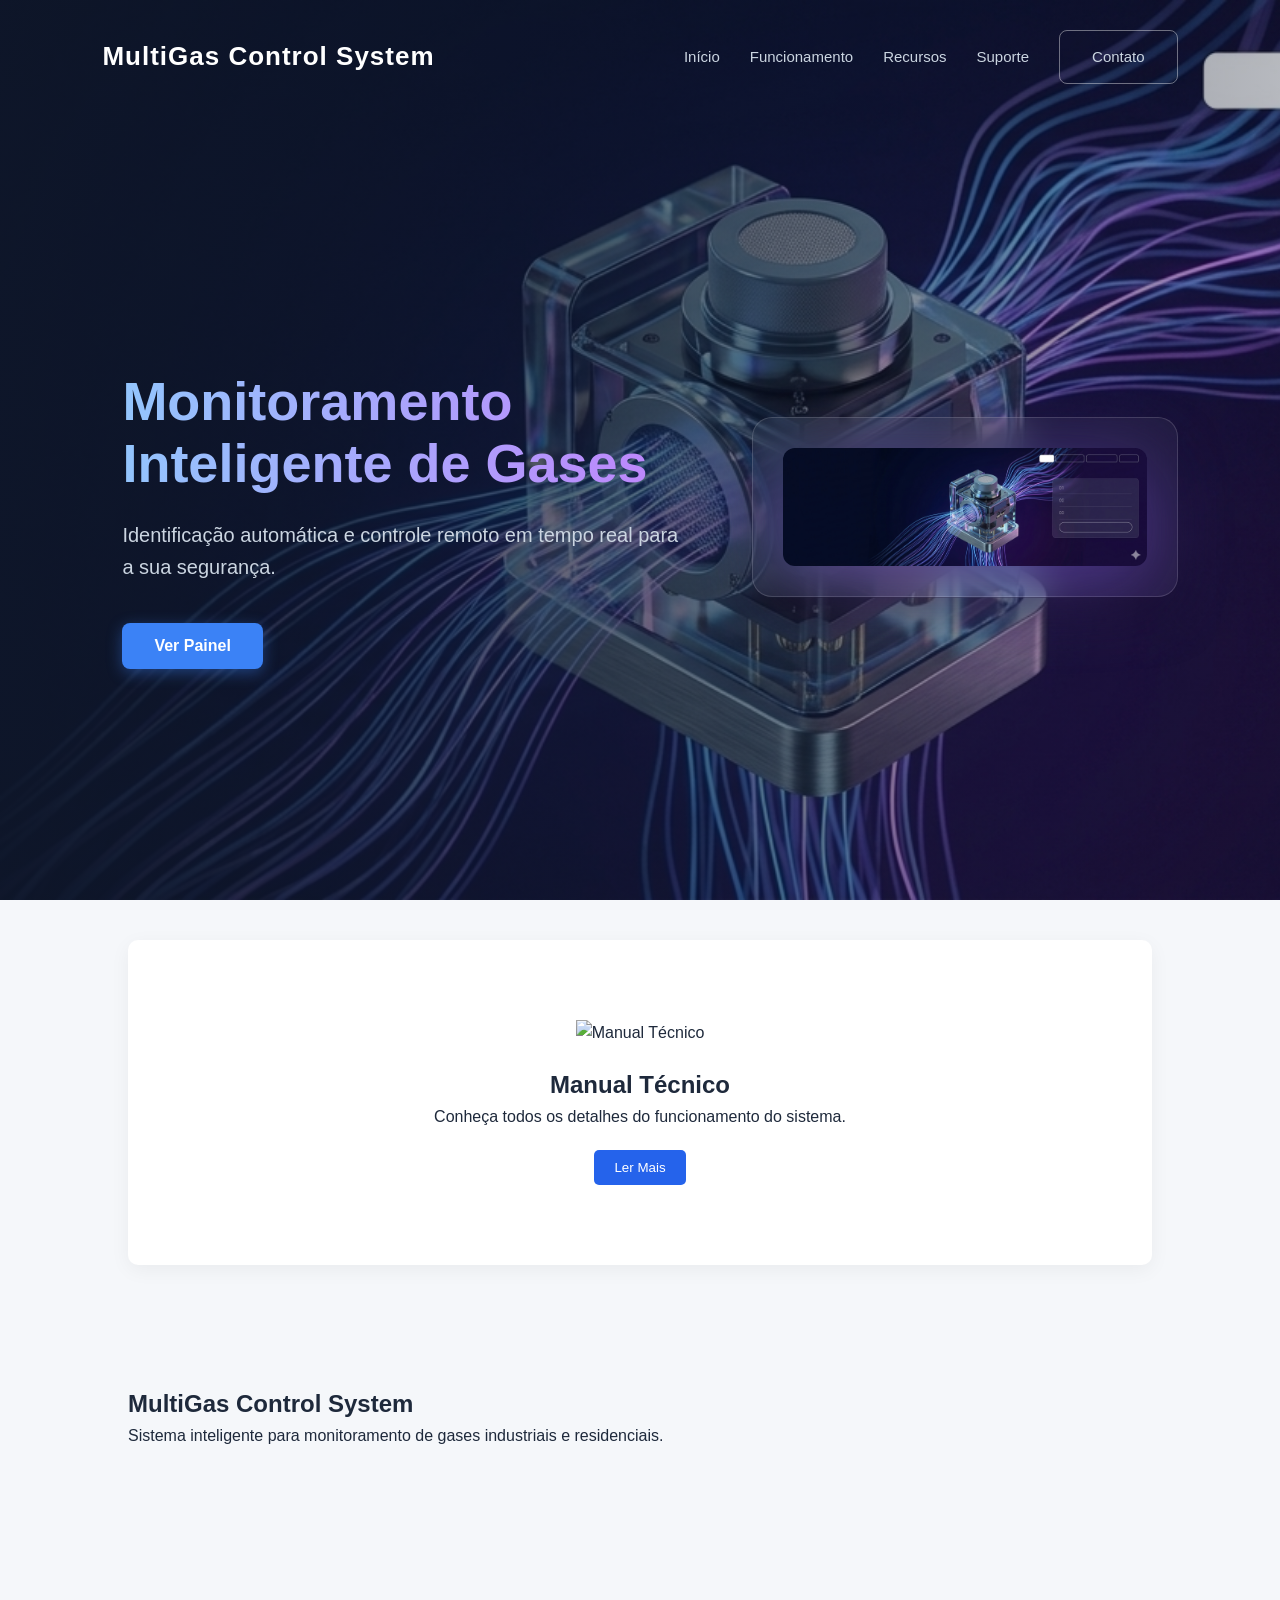
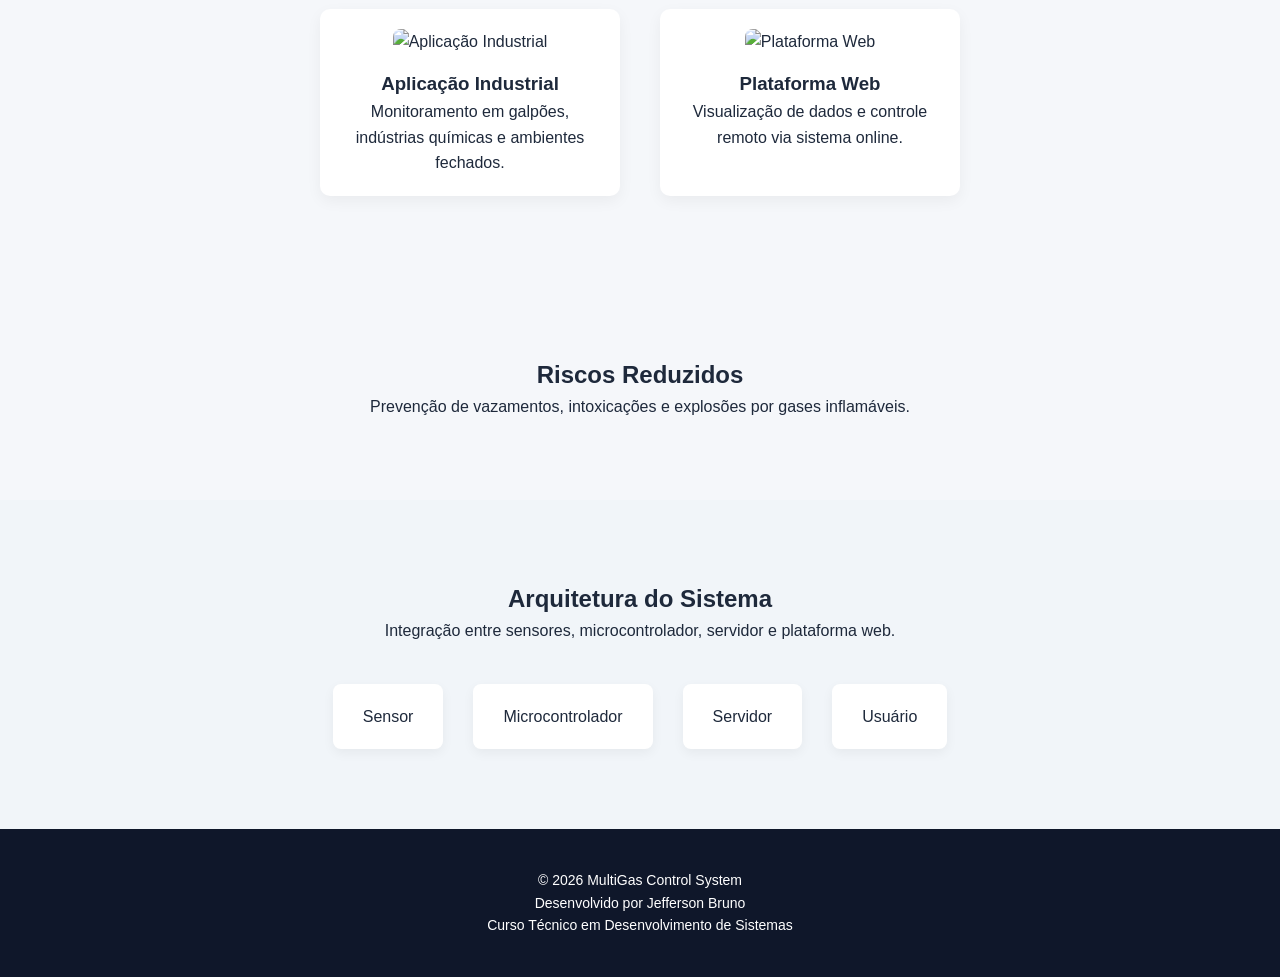
==== projeto/Não abre não rapaz.html @ 0224941f "kkk" ====
<!DOCTYPE html>
<html lang="pt-BR">

<head>
    <meta charset="UTF-8">
    <meta name="viewport" content="width=device-width, initial-scale=1.0">
    <title>MultiGas Control System</title>
    <style>
        * {
            margin: 0;
            padding: 0;
            box-sizing: border-box;
        }

        body {
            font-family: "Segoe UI", Arial, sans-serif;
            background-color: #f5f7fa;
            color: #1e293b;
            line-height: 1.6;
        }

        /* =========================================
           NOVA SEÇÃO HERO E CABEÇALHO INTEGRADO
           ========================================= */

        .hero-wrapper {
            /* Fundo escuro com efeitos de glow (gradientes radiais azul/roxo) */
            background: radial-gradient(circle at 70% 50%, rgba(59, 130, 246, 0.15), transparent 40%),
                radial-gradient(circle at 30% 20%, rgba(139, 92, 246, 0.15), transparent 40%),
                #0f172a;
            min-height: 100vh;
            display: flex;
            flex-direction: column;
            color: #ffffff;
            overflow: hidden;
        }

        /* CABEÇALHO TRANSPARENTE */
        .cabecalho-transparente {
            display: flex;
            justify-content: space-between;
            align-items: center;
            padding: 30px 8%;
        }

        .cabecalho-transparente .logo {
            font-size: 26px;
            font-weight: 800;
            letter-spacing: 1px;
            color: #ffffff;
        }

        .menu-hero {
            display: flex;
            align-items: center;
            gap: 30px;
        }

        .menu-hero a {
            color: #cbd5e1;
            text-decoration: none;
            font-size: 15px;
            font-weight: 500;
            transition: 0.3s color;
        }

        .menu-hero a:hover {
            color: #ffffff;
        }

        /* CONTEÚDO HERO (ESQUERDA E DIREITA) */
        .hero-content {
            display: flex;
            justify-content: space-between;
            align-items: center;
            padding: 0 8%;
            flex: 1;
            /* Faz o conteúdo ocupar o restante da tela abaixo do header */
            gap: 50px;
        }

        /* TEXTOS DA ESQUERDA */
        .hero-text-block {
            max-width: 600px;
            /* Efeito de fade-in no carregamento */
            animation: fadeInUp 1s ease forwards;

            /* REMOVEMOS A IMAGEM DAQUI */

            /* Deixei um padding leve para o texto respirar, mas sem fundo */
            padding: 20px;
        }

        .hero-wrapper {
            /* A IMAGEM VEM PARA CÁ! 👇 */
            background-image: url('Gemini_Generated_Image_bemjv3bemjv3bemj.png');
            /* Coloquei um gradiente escuro por cima para o texto continuar legível */
            background: linear-gradient(to right, rgba(15, 23, 42, 0.9), rgba(15, 23, 42, 0.3)), url('Gemini_Generated_Image_bemjv3bemjv3bemj.png');
            background-size: cover;
            background-position: center;
            background-repeat: no-repeat;

            min-height: 100vh;
            display: flex;
            flex-direction: column;
            color: #ffffff;
            overflow: hidden;
        }

        

        @keyframes fadeInUp {
            from {
                opacity: 0;
                transform: translateY(30px);
            }

            to {
                opacity: 1;
                transform: translateY(0);
            }
        }

        .hero-text-block h1 {
            font-size: 54px;
            line-height: 1.15;
            margin-bottom: 25px;
            font-weight: 800;
            /* Gradiente harmonizando com os tons de azul e roxo da imagem */
            background: linear-gradient(to right, #93c5fd, #c084fc);
            -webkit-background-clip: text;
            -webkit-text-fill-color: transparent;
        }

        .hero-text-block p {
            font-size: 20px;
            color: #cbd5e1;
            margin-bottom: 40px;
            line-height: 1.6;
        }

        /* IMAGEM DA DIREITA (EFEITO VIDRO FLUTUANTE) */
        .hero-visual-block {
            flex: 1;
            display: flex;
            justify-content: center;
        }

        .fundo-vidro-flutuante {
            background: rgba(255, 255, 255, 0.05);
            /* Fundo translúcido */
            backdrop-filter: blur(20px);
            /* Efeito Glassmorphism */
            -webkit-backdrop-filter: blur(20px);
            border: 1px solid rgba(255, 255, 255, 0.15);
            border-radius: 20px;
            padding: 30px;
            box-shadow: 0 25px 50px -12px rgba(0, 0, 0, 0.5);
            /* Animação suave de flutuação */
            animation: flutuar 6s ease-in-out infinite;
        }

        .fundo-vidro-flutuante img {
            width: 500px;
            max-width: 100%;
            border-radius: 12px;
            display: block;
            /* Sombra projetada na imagem com tom azul/roxo */
            filter: drop-shadow(0 20px 40px rgba(139, 92, 246, 0.4));
        }

        @keyframes flutuar {
            0% {
                transform: translateY(0px);
            }

            50% {
                transform: translateY(-15px);
            }

            100% {
                transform: translateY(0px);
            }
        }

        /* BOTÕES HERO */
        .btn-primario,
        .btn-outline {
            padding: 14px 32px;
            border-radius: 8px;
            font-weight: 600;
            cursor: pointer;
            transition: 0.3s all;
            font-size: 16px;
            text-decoration: none;
            display: inline-block;
        }

        .btn-primario {
            background-color: #3b82f6;
            color: #ffffff;
            border: none;
            box-shadow: 0 4px 15px rgba(59, 130, 246, 0.4);
        }

        .btn-primario:hover {
            background-color: #2563eb;
            transform: translateY(-2px);
            box-shadow: 0 6px 20px rgba(59, 130, 246, 0.6);
        }

        .btn-outline {
            background: transparent;
            color: #ffffff;
            border: 1px solid rgba(255, 255, 255, 0.4);
        }

        .btn-outline:hover {
            background: rgba(255, 255, 255, 0.1);
            border-color: #ffffff;
        }

        /* =========================================
           RESPONSIVIDADE (MOBILE)
           ========================================= */
        @media (max-width: 900px) {
            .hero-content {
                flex-direction: column;
                text-align: center;
                gap: 40px;
                padding-top: 40px;
            }

            .hero-text-block h1 {
                font-size: 38px;
            }

            .fundo-vidro-flutuante img {
                width: 320px;
            }

            .menu-hero {
                display: none;
                /* Oculta menu no mobile para simplificar (requer menu hamburguer depois) */
            }
        }

        /* =========================================
           RESTANTE DO SEU SITE (MANTIDO INTACTO)
           ========================================= */

        section {
            padding: 80px 10%;
        }

        .ler-mais {
            text-align: center;
            background: white;
            border-radius: 10px;
            box-shadow: 0 5px 20px rgba(0, 0, 0, 0.05);
            margin: 40px 10%;
        }

        .ler-mais img {
            width: 120px;
            margin-bottom: 20px;
        }

        .ler-mais button {
            margin-top: 20px;
            padding: 10px 20px;
            background: #2563eb;
            border: none;
            color: white;
            border-radius: 5px;
            cursor: pointer;
        }

        /* CARDS */
        .utilizacao {
            display: flex;
            gap: 40px;
            justify-content: center;
            flex-wrap: wrap;
        }

        .card {
            background: white;
            width: 300px;
            padding: 20px;
            border-radius: 10px;
            box-shadow: 0 5px 15px rgba(0, 0, 0, 0.05);
            text-align: center;
        }

        .card img {
            width: 100%;
            border-radius: 8px;
            margin-bottom: 15px;
        }

        /* RISCOS */
        .riscos {
            text-align: center;
        }

        /* ARQUITETURA */
        .arquitetura {
            background: #f1f5f9;
            text-align: center;
        }

        .fluxo {
            display: flex;
            justify-content: center;
            gap: 30px;
            margin-top: 40px;
            flex-wrap: wrap;
        }

        .fluxo div {
            background: white;
            padding: 20px 30px;
            border-radius: 8px;
            box-shadow: 0 4px 12px rgba(0, 0, 0, 0.05);
            font-weight: 500;
        }

        /* FOOTER */
        .rodape {
            background: #0f172a;
            color: white;
            text-align: center;
            padding: 40px;
            font-size: 14px;
        }
    </style>
</head>

<body>

    <div class="hero-wrapper">
        <header class="cabecalho-transparente">
            <div class="logo">MultiGas Control System</div>
            <nav class="menu-hero">
                <a href="#">Início</a>
                <a href="#">Funcionamento</a>
                <a href="#">Recursos</a>
                <a href="#">Suporte</a>
                <a href="#" class="btn-outline">Contato</a>
            </nav>
        </header>

        <main class="hero-content">
            <div class="hero-text-block">
                <img src="" alt="">
                <h1>Monitoramento<br>Inteligente de Gases</h1>
                <p>Identificação automática e controle remoto em tempo real para a sua segurança.</p>
                <button class="btn-primario">Ver Painel</button>
            </div>

            <div class="hero-visual-block">
                <div class="fundo-vidro-flutuante">
                    <img src="Gemini_Generated_Image_bemjv3bemjv3bemj.png" alt="Sensor Multi Gás flutuante com dados">
                </div>
            </div>
        </main>
    </div>

    <section class="ler-mais">
        <img src="imagens/manual.jpg" alt="Manual Técnico">
        <h2>Manual Técnico</h2>
        <p>Conheça todos os detalhes do funcionamento do sistema.</p>
        <button>Ler Mais</button>
    </section>

    <section class="introducao">
        <h1>MultiGas Control System</h1>
        <p>Sistema inteligente para monitoramento de gases industriais e residenciais.</p>
    </section>

    <section class="utilizacao">
        <div class="card">
            <img src="imagens/industria.jpg" alt="Aplicação Industrial">
            <h3>Aplicação Industrial</h3>
            <p>Monitoramento em galpões, indústrias químicas e ambientes fechados.</p>
        </div>

        <div class="card">
            <img src="imagens/dashboard.jpg" alt="Plataforma Web">
            <h3>Plataforma Web</h3>
            <p>Visualização de dados e controle remoto via sistema online.</p>
        </div>
    </section>

    <section class="riscos">
        <h1>Riscos Reduzidos</h1>
        <p>Prevenção de vazamentos, intoxicações e explosões por gases inflamáveis.</p>
    </section>

    <section class="arquitetura">
        <h1>Arquitetura do Sistema</h1>
        <p>Integração entre sensores, microcontrolador, servidor e plataforma web.</p>

        <div class="fluxo">
            <div>Sensor</div>
            <div>Microcontrolador</div>
            <div>Servidor</div>
            <div>Usuário</div>
        </div>
    </section>

    <footer class="rodape">
        <p>© 2026 MultiGas Control System</p>
        <p>Desenvolvido por Jefferson Bruno</p>
        <p>Curso Técnico em Desenvolvimento de Sistemas</p>
    </footer>

</body>

</html>
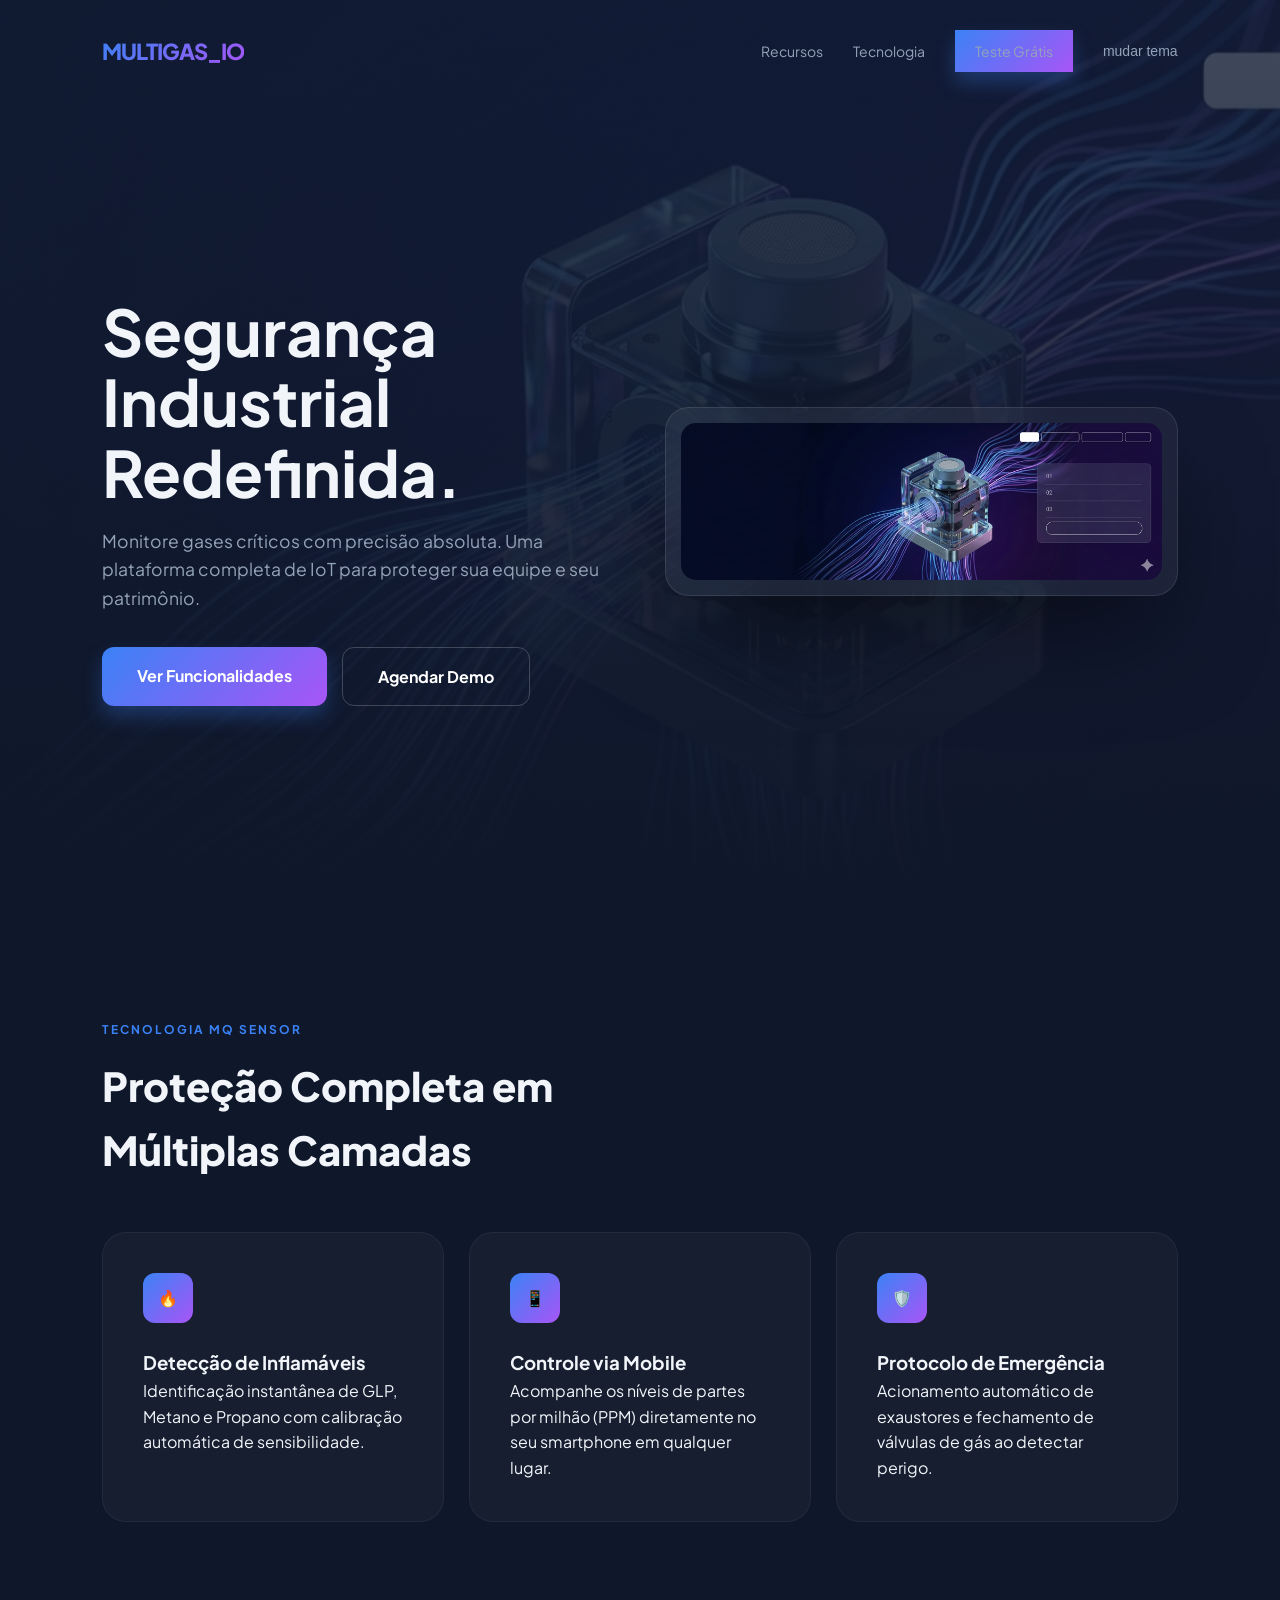
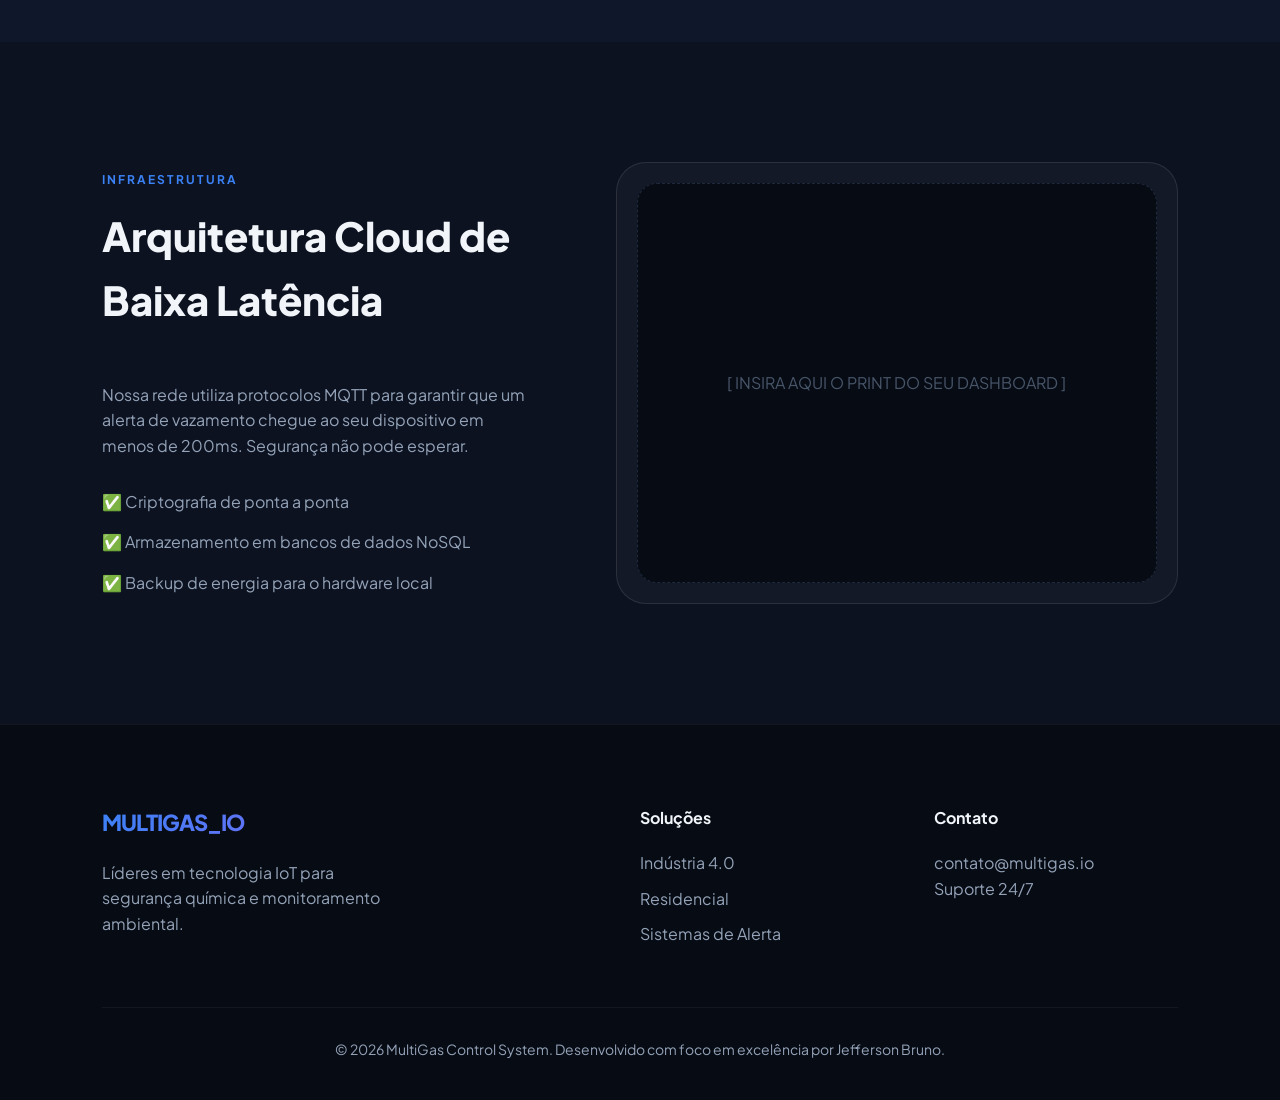
==== commit 17d2b2e6: "s\s" ====
--- a/projeto/Não abre não rapaz.html
+++ b/projeto/Não abre não rapaz.html
@@ -1,41 +1,43 @@
 <!DOCTYPE html>
 <html lang="pt-BR">
-
 <head>
     <meta charset="UTF-8">
     <meta name="viewport" content="width=device-width, initial-scale=1.0">
-    <title>MultiGas Control System</title>
+    <title>MultiGas | Inteligência em Monitoramento</title>
+    <link href="https://fonts.googleapis.com/css2?family=Plus+Jakarta+Sans:wght@300;400;600;800&display=swap" rel="stylesheet">
+    
     <style>
-        * {
-            margin: 0;
-            padding: 0;
-            box-sizing: border-box;
-        }
+        :root {
+            --primary: #3b82f6;
+            --accent: #a855f7;
+            --dark-bg: #0f172a;
+            --card-bg: rgba(255, 255, 255, 0.03);
+            --text-light: #f1f5f9;
+            --text-dim: #94a3b8;
+            --gradient: linear-gradient(135deg, #3b82f6 0%, #a855f7 100%);
+        }
+
+        * { margin: 0; padding: 0; box-sizing: border-box; }
 
         body {
-            font-family: "Segoe UI", Arial, sans-serif;
-            background-color: #f5f7fa;
-            color: #1e293b;
+            font-family: 'Plus Jakarta Sans', sans-serif;
+            background-color: var(--dark-bg);
+            color: var(--text-light);
             line-height: 1.6;
-        }
-
-        /* =========================================
-           NOVA SEÇÃO HERO E CABEÇALHO INTEGRADO
-           ========================================= */
-
+            overflow-x: hidden;
+        }
+
+        /* --- MANTENDO SEU HERO ORIGINAL COM AJUSTES DE LUXO --- */
         .hero-wrapper {
-            /* Fundo escuro com efeitos de glow (gradientes radiais azul/roxo) */
-            background: radial-gradient(circle at 70% 50%, rgba(59, 130, 246, 0.15), transparent 40%),
-                radial-gradient(circle at 30% 20%, rgba(139, 92, 246, 0.15), transparent 40%),
-                #0f172a;
+            background: linear-gradient(to bottom, rgba(19, 30, 54, 0.8), var(--dark-bg)), 
+                        url('Gemini_Generated_Image_bemjv3bemjv3bemj.png');
+            background-size: cover;
+            background-position: center;
             min-height: 100vh;
             display: flex;
             flex-direction: column;
-            color: #ffffff;
-            overflow: hidden;
-        }
-
-        /* CABEÇALHO TRANSPARENTE */
+        }
+
         .cabecalho-transparente {
             display: flex;
             justify-content: space-between;
@@ -43,379 +45,234 @@
             padding: 30px 8%;
         }
 
-        .cabecalho-transparente .logo {
-            font-size: 26px;
-            font-weight: 800;
-            letter-spacing: 1px;
-            color: #ffffff;
-        }
-
-        .menu-hero {
-            display: flex;
-            align-items: center;
-            gap: 30px;
-        }
-
-        .menu-hero a {
-            color: #cbd5e1;
-            text-decoration: none;
-            font-size: 15px;
-            font-weight: 500;
-            transition: 0.3s color;
-        }
-
-        .menu-hero a:hover {
-            color: #ffffff;
-        }
-
-        /* CONTEÚDO HERO (ESQUERDA E DIREITA) */
+        .logo { font-size: 22px; font-weight: 800; letter-spacing: -1px; background: var(--gradient); -webkit-background-clip: text; -webkit-text-fill-color: transparent; }
+
+        .menu-hero { display: flex; gap: 30px; align-items: center; }
+        .menu-hero a { color: var(--text-dim); text-decoration: none; font-size: 14px; transition: 0.3s; }
+        .menu-hero a:hover { color: white; }
+
         .hero-content {
-            display: flex;
-            justify-content: space-between;
+            display: grid;
+            grid-template-columns: 1fr 1fr;
             align-items: center;
             padding: 0 8%;
             flex: 1;
-            /* Faz o conteúdo ocupar o restante da tela abaixo do header */
             gap: 50px;
         }
 
-        /* TEXTOS DA ESQUERDA */
-        .hero-text-block {
-            max-width: 600px;
-            /* Efeito de fade-in no carregamento */
-            animation: fadeInUp 1s ease forwards;
-
-            /* REMOVEMOS A IMAGEM DAQUI */
-
-            /* Deixei um padding leve para o texto respirar, mas sem fundo */
-            padding: 20px;
-        }
-
-        .hero-wrapper {
-            /* A IMAGEM VEM PARA CÁ! 👇 */
-            background-image: url('Gemini_Generated_Image_bemjv3bemjv3bemj.png');
-            /* Coloquei um gradiente escuro por cima para o texto continuar legível */
-            background: linear-gradient(to right, rgba(15, 23, 42, 0.9), rgba(15, 23, 42, 0.3)), url('Gemini_Generated_Image_bemjv3bemjv3bemj.png');
-            background-size: cover;
-            background-position: center;
-            background-repeat: no-repeat;
-
-            min-height: 100vh;
-            display: flex;
-            flex-direction: column;
-            color: #ffffff;
-            overflow: hidden;
-        }
-
+        .hero-text-block h1 { font-size: clamp(2.5rem, 5vw, 4rem); line-height: 1.1; margin-bottom: 20px; }
+        .hero-text-block p { font-size: 1.1rem; color: var(--text-dim); margin-bottom: 35px; max-width: 500px; }
+
+        .btn { padding: 16px 35px; border-radius: 12px; font-weight: 700; text-decoration: none; display: inline-block; transition: 0.3s; cursor: pointer; }
+        .btn-filled { background: var(--gradient); color: white; border: none; box-shadow: 0 10px 20px rgba(59, 130, 246, 0.3); }
+        .btn-filled:hover { transform: translateY(-3px); box-shadow: 0 15px 30px rgba(59, 130, 246, 0.4); }
+
+        /* --- MOCKUP ESTILO AS REFERÊNCIAS ENVIADAS --- */
+        .mockup-container { position: relative; width: 100%; display: flex; justify-content: center; align-items: center; }
         
-
-        @keyframes fadeInUp {
-            from {
-                opacity: 0;
-                transform: translateY(30px);
-            }
-
-            to {
-                opacity: 1;
-                transform: translateY(0);
-            }
-        }
-
-        .hero-text-block h1 {
-            font-size: 54px;
-            line-height: 1.15;
-            margin-bottom: 25px;
-            font-weight: 800;
-            /* Gradiente harmonizando com os tons de azul e roxo da imagem */
-            background: linear-gradient(to right, #93c5fd, #c084fc);
-            -webkit-background-clip: text;
-            -webkit-text-fill-color: transparent;
-        }
-
-        .hero-text-block p {
-            font-size: 20px;
-            color: #cbd5e1;
-            margin-bottom: 40px;
-            line-height: 1.6;
-        }
-
-        /* IMAGEM DA DIREITA (EFEITO VIDRO FLUTUANTE) */
-        .hero-visual-block {
-            flex: 1;
-            display: flex;
-            justify-content: center;
-        }
-
         .fundo-vidro-flutuante {
             background: rgba(255, 255, 255, 0.05);
-            /* Fundo translúcido */
             backdrop-filter: blur(20px);
-            /* Efeito Glassmorphism */
-            -webkit-backdrop-filter: blur(20px);
-            border: 1px solid rgba(255, 255, 255, 0.15);
-            border-radius: 20px;
-            padding: 30px;
-            box-shadow: 0 25px 50px -12px rgba(0, 0, 0, 0.5);
-            /* Animação suave de flutuação */
-            animation: flutuar 6s ease-in-out infinite;
-        }
-
-        .fundo-vidro-flutuante img {
-            width: 500px;
-            max-width: 100%;
-            border-radius: 12px;
-            display: block;
-            /* Sombra projetada na imagem com tom azul/roxo */
-            filter: drop-shadow(0 20px 40px rgba(139, 92, 246, 0.4));
-        }
-
-        @keyframes flutuar {
-            0% {
-                transform: translateY(0px);
-            }
-
-            50% {
-                transform: translateY(-15px);
-            }
-
-            100% {
-                transform: translateY(0px);
-            }
-        }
-
-        /* BOTÕES HERO */
-        .btn-primario,
-        .btn-outline {
-            padding: 14px 32px;
-            border-radius: 8px;
-            font-weight: 600;
-            cursor: pointer;
-            transition: 0.3s all;
-            font-size: 16px;
-            text-decoration: none;
-            display: inline-block;
-        }
-
-        .btn-primario {
-            background-color: #3b82f6;
-            color: #ffffff;
+            border: 1px solid rgba(255, 255, 255, 0.1);
+            border-radius: 24px;
+            padding: 15px;
+            box-shadow: 0 50px 100px -20px rgba(0,0,0,0.5);
+            animation: float 6s ease-in-out infinite;
+        }
+
+        .fundo-vidro-flutuante img { width: 100%; border-radius: 15px; display: block; }
+
+        @keyframes float { 0%, 100% { transform: translateY(0); } 50% { transform: translateY(-20px); } }
+
+        /* --- SEÇÕES BASEADAS NO MODELO DE SUCESSO --- */
+        section { padding: 120px 8%; }
+
+        .section-tag { color: var(--primary); font-weight: 700; text-transform: uppercase; letter-spacing: 2px; font-size: 12px; margin-bottom: 15px; display: block; }
+        .section-title { font-size: 2.5rem; margin-bottom: 50px; font-weight: 800; }
+
+        /* Grid de Cards Estilo Vidro */
+        .features-grid {
+            display: grid;
+            grid-template-columns: repeat(auto-fit, minmax(300px, 1fr));
+            gap: 25px;
+        }
+
+        .feature-card {
+            background: var(--card-bg);
+            border: 1px solid rgba(255,255,255,0.05);
+            padding: 40px;
+            border-radius: 24px;
+            transition: 0.4s;
+        }
+
+        .feature-card:hover {
+            background: rgba(255,255,255,0.08);
+            border-color: var(--primary);
+            transform: translateY(-10px);
+        }
+
+        .icon-circle {
+            width: 50px; height: 50px; background: var(--gradient); border-radius: 12px;
+            display: flex; align-items: center; justify-content: center; margin-bottom: 25px;
+        }
+
+        /* Seção "Showcase" (Texto + Imagem) */
+        .showcase { display: flex; align-items: center; gap: 80px; }
+        .showcase.reverse { flex-direction: row-reverse; }
+        .showcase-content { flex: 1; }
+        .showcase-visual { flex: 1.2; background: var(--card-bg); border-radius: 30px; padding: 20px; border: 1px solid rgba(255,255,255,0.1); }
+        .showcase-visual img { width: 100%; border-radius: 20px; opacity: 0.8; }
+
+        /* Footer Moderno */
+        footer {
+            background: #070b14;
+            padding: 80px 8% 40px;
+            border-top: 1px solid rgba(255,255,255,0.05);
+        }
+
+        .footer-content {
+            display: grid;
+            grid-template-columns: 2fr 1fr 1fr;
+            gap: 50px;
+            margin-bottom: 60px;
+        }
+
+        .copyright { color: var(--text-dim); font-size: 14px; text-align: center; border-top: 1px solid rgba(255,255,255,0.05); padding-top: 30px; }
+
+        /* RESPONSIVIDADE EXTREMA */
+        @media (max-width: 1024px) {
+            .hero-content, .showcase { grid-template-columns: 1fr; flex-direction: column; text-align: center; }
+            .hero-text-block { order: 2; }
+            .mockup-container { order: 1; }
+            .showcase.reverse { flex-direction: column; }
+            .hero-text-block p { margin: 0 auto 30px; }
+        }
+
+        .tema{
+    
+            background-color: rgba(19, 30, 54, 0.8), var(--dark-bg);
             border: none;
-            box-shadow: 0 4px 15px rgba(59, 130, 246, 0.4);
-        }
-
-        .btn-primario:hover {
-            background-color: #2563eb;
-            transform: translateY(-2px);
-            box-shadow: 0 6px 20px rgba(59, 130, 246, 0.6);
-        }
-
-        .btn-outline {
-            background: transparent;
-            color: #ffffff;
-            border: 1px solid rgba(255, 255, 255, 0.4);
-        }
-
-        .btn-outline:hover {
-            background: rgba(255, 255, 255, 0.1);
-            border-color: #ffffff;
-        }
-
-        /* =========================================
-           RESPONSIVIDADE (MOBILE)
-           ========================================= */
-        @media (max-width: 900px) {
-            .hero-content {
-                flex-direction: column;
-                text-align: center;
-                gap: 40px;
-                padding-top: 40px;
-            }
-
-            .hero-text-block h1 {
-                font-size: 38px;
-            }
-
-            .fundo-vidro-flutuante img {
-                width: 320px;
-            }
-
-            .menu-hero {
-                display: none;
-                /* Oculta menu no mobile para simplificar (requer menu hamburguer depois) */
-            }
-        }
-
-        /* =========================================
-           RESTANTE DO SEU SITE (MANTIDO INTACTO)
-           ========================================= */
-
-        section {
-            padding: 80px 10%;
-        }
-
-        .ler-mais {
-            text-align: center;
-            background: white;
-            border-radius: 10px;
-            box-shadow: 0 5px 20px rgba(0, 0, 0, 0.05);
-            margin: 40px 10%;
-        }
-
-        .ler-mais img {
-            width: 120px;
-            margin-bottom: 20px;
-        }
-
-        .ler-mais button {
-            margin-top: 20px;
-            padding: 10px 20px;
-            background: #2563eb;
-            border: none;
-            color: white;
-            border-radius: 5px;
-            cursor: pointer;
-        }
-
-        /* CARDS */
-        .utilizacao {
-            display: flex;
-            gap: 40px;
-            justify-content: center;
-            flex-wrap: wrap;
-        }
-
-        .card {
-            background: white;
-            width: 300px;
-            padding: 20px;
-            border-radius: 10px;
-            box-shadow: 0 5px 15px rgba(0, 0, 0, 0.05);
-            text-align: center;
-        }
-
-        .card img {
-            width: 100%;
-            border-radius: 8px;
-            margin-bottom: 15px;
-        }
-
-        /* RISCOS */
-        .riscos {
-            text-align: center;
-        }
-
-        /* ARQUITETURA */
-        .arquitetura {
-            background: #f1f5f9;
-            text-align: center;
-        }
-
-        .fluxo {
-            display: flex;
-            justify-content: center;
-            gap: 30px;
-            margin-top: 40px;
-            flex-wrap: wrap;
-        }
-
-        .fluxo div {
-            background: white;
-            padding: 20px 30px;
-            border-radius: 8px;
-            box-shadow: 0 4px 12px rgba(0, 0, 0, 0.05);
-            font-weight: 500;
-        }
-
-        /* FOOTER */
-        .rodape {
-            background: #0f172a;
-            color: white;
-            text-align: center;
-            padding: 40px;
-            font-size: 14px;
-        }
+        }
+                .tema { display: flex; gap: 30px; align-items: center; }
+        .tema { color: var(--text-dim); text-decoration: none; font-size: 14px; transition: 0.3s; }
+    
     </style>
 </head>
-
 <body>
 
     <div class="hero-wrapper">
         <header class="cabecalho-transparente">
-            <div class="logo">MultiGas Control System</div>
+            <div class="logo">MULTIGAS_IO</div>
             <nav class="menu-hero">
-                <a href="#">Início</a>
-                <a href="#">Funcionamento</a>
-                <a href="#">Recursos</a>
-                <a href="#">Suporte</a>
-                <a href="#" class="btn-outline">Contato</a>
+                <a href="#features">Recursos</a>
+                <a href="#tecnologia">Tecnologia</a>
+                <a href="#contato" class="btn-filled" style="padding: 10px 20px;">Teste Grátis</a>
+                <button onclick="planofundo()" class="tema">mudar tema</button>
             </nav>
         </header>
 
         <main class="hero-content">
             <div class="hero-text-block">
-                <img src="" alt="">
-                <h1>Monitoramento<br>Inteligente de Gases</h1>
-                <p>Identificação automática e controle remoto em tempo real para a sua segurança.</p>
-                <button class="btn-primario">Ver Painel</button>
-            </div>
-
-            <div class="hero-visual-block">
+                <h1>Segurança Industrial Redefinida.</h1>
+                <p>Monitore gases críticos com precisão absoluta. Uma plataforma completa de IoT para proteger sua equipe e seu patrimônio.</p>
+                <div style="display: flex; gap: 15px; justify-content: inherit;">
+                    <a href="#features" class="btn btn-filled">Ver Funcionalidades</a>
+                    <a href="#" class="btn" style="color: white; border: 1px solid rgba(255,255,255,0.2);">Agendar Demo</a>
+                </div>
+            </div>
+
+            <div class="mockup-container">
                 <div class="fundo-vidro-flutuante">
-                    <img src="Gemini_Generated_Image_bemjv3bemjv3bemj.png" alt="Sensor Multi Gás flutuante com dados">
+                    <img src="Gemini_Generated_Image_bemjv3bemjv3bemj.png" alt="MultiGas App Preview">
                 </div>
             </div>
         </main>
     </div>
 
-    <section class="ler-mais">
-        <img src="imagens/manual.jpg" alt="Manual Técnico">
-        <h2>Manual Técnico</h2>
-        <p>Conheça todos os detalhes do funcionamento do sistema.</p>
-        <button>Ler Mais</button>
+    <section id="features">
+        <span class="section-tag">Tecnologia MQ Sensor</span>
+        <h2 class="section-title">Proteção Completa em <br>Múltiplas Camadas</h2>
+        
+        <div class="features-grid">
+            <div class="feature-card">
+                <div class="icon-circle">🔥</div>
+                <h3>Detecção de Inflamáveis</h3>
+                <p>Identificação instantânea de GLP, Metano e Propano com calibração automática de sensibilidade.</p>
+            </div>
+            <div class="feature-card">
+                <div class="icon-circle">📱</div>
+                <h3>Controle via Mobile</h3>
+                <p>Acompanhe os níveis de partes por milhão (PPM) diretamente no seu smartphone em qualquer lugar.</p>
+            </div>
+            <div class="feature-card">
+                <div class="icon-circle">🛡️</div>
+                <h3>Protocolo de Emergência</h3>
+                <p>Acionamento automático de exaustores e fechamento de válvulas de gás ao detectar perigo.</p>
+            </div>
+        </div>
     </section>
 
-    <section class="introducao">
-        <h1>MultiGas Control System</h1>
-        <p>Sistema inteligente para monitoramento de gases industriais e residenciais.</p>
+    <section id="tecnologia" style="background: #0c1220;">
+        <div class="showcase">
+            <div class="showcase-content">
+                <span class="section-tag">Infraestrutura</span>
+                <h2 class="section-title">Arquitetura Cloud de Baixa Latência</h2>
+                <p style="color: var(--text-dim); margin-bottom: 30px;">
+                    Nossa rede utiliza protocolos MQTT para garantir que um alerta de vazamento chegue ao seu dispositivo em menos de 200ms. Segurança não pode esperar.
+                </p>
+                <ul style="list-style: none; color: var(--text-dim);">
+                    <li style="margin-bottom: 15px;">✅ Criptografia de ponta a ponta</li>
+                    <li style="margin-bottom: 15px;">✅ Armazenamento em bancos de dados NoSQL</li>
+                    <li>✅ Backup de energia para o hardware local</li>
+                </ul>
+            </div>
+            <div class="showcase-visual">
+                <div style="height: 400px; display: flex; align-items: center; justify-content: center; background: #070b14; border-radius: 20px; border: 1px dashed #1e293b;">
+                    <p style="color: #475569;">[ INSIRA AQUI O PRINT DO SEU DASHBOARD ]</p>
+                </div>
+            </div>
+        </div>
     </section>
 
-    <section class="utilizacao">
-        <div class="card">
-            <img src="imagens/industria.jpg" alt="Aplicação Industrial">
-            <h3>Aplicação Industrial</h3>
-            <p>Monitoramento em galpões, indústrias químicas e ambientes fechados.</p>
-        </div>
-
-        <div class="card">
-            <img src="imagens/dashboard.jpg" alt="Plataforma Web">
-            <h3>Plataforma Web</h3>
-            <p>Visualização de dados e controle remoto via sistema online.</p>
-        </div>
-    </section>
-
-    <section class="riscos">
-        <h1>Riscos Reduzidos</h1>
-        <p>Prevenção de vazamentos, intoxicações e explosões por gases inflamáveis.</p>
-    </section>
-
-    <section class="arquitetura">
-        <h1>Arquitetura do Sistema</h1>
-        <p>Integração entre sensores, microcontrolador, servidor e plataforma web.</p>
-
-        <div class="fluxo">
-            <div>Sensor</div>
-            <div>Microcontrolador</div>
-            <div>Servidor</div>
-            <div>Usuário</div>
-        </div>
-    </section>
-
-    <footer class="rodape">
-        <p>© 2026 MultiGas Control System</p>
-        <p>Desenvolvido por Jefferson Bruno</p>
-        <p>Curso Técnico em Desenvolvimento de Sistemas</p>
+    <footer>
+        <div class="footer-content">
+            <div>
+                <div class="logo" style="margin-bottom: 20px;">MULTIGAS_IO</div>
+                <p style="color: var(--text-dim); max-width: 300px;">Líderes em tecnologia IoT para segurança química e monitoramento ambiental.</p>
+            </div>
+            <div>
+                <h4 style="margin-bottom: 20px;">Soluções</h4>
+                <ul style="list-style: none; color: var(--text-dim);">
+                    <li style="margin-bottom: 10px;">Indústria 4.0</li>
+                    <li style="margin-bottom: 10px;">Residencial</li>
+                    <li>Sistemas de Alerta</li>
+                </ul>
+            </div>
+            <div>
+                <h4 style="margin-bottom: 20px;">Contato</h4>
+                <p style="color: var(--text-dim);">contato@multigas.io</p>
+                <p style="color: var(--text-dim);">Suporte 24/7</p>
+            </div>
+        </div>
+        <div class="copyright">
+            <p>© 2026 MultiGas Control System. Desenvolvido com foco em excelência por Jefferson Bruno.</p>
+        </div>
+        <script>
+        function planofundo() {
+        const cor = document.getElementById("tema").value.trim();
+
+        // Cria um elemento temporário para validar a cor
+        const teste = document.createElement("div");
+        teste.style.backgroundColor = cor;
+
+        if (teste.style.backgroundColor) {
+            document.body.style.backgroundColor = cor;
+        } else {
+            alert("Cor inválida! Use um nome válido, hexadecimal ou RGB.");
+        }
+    }
+        </script>
     </footer>
 
 </body>
-
-</html>+</html> 
